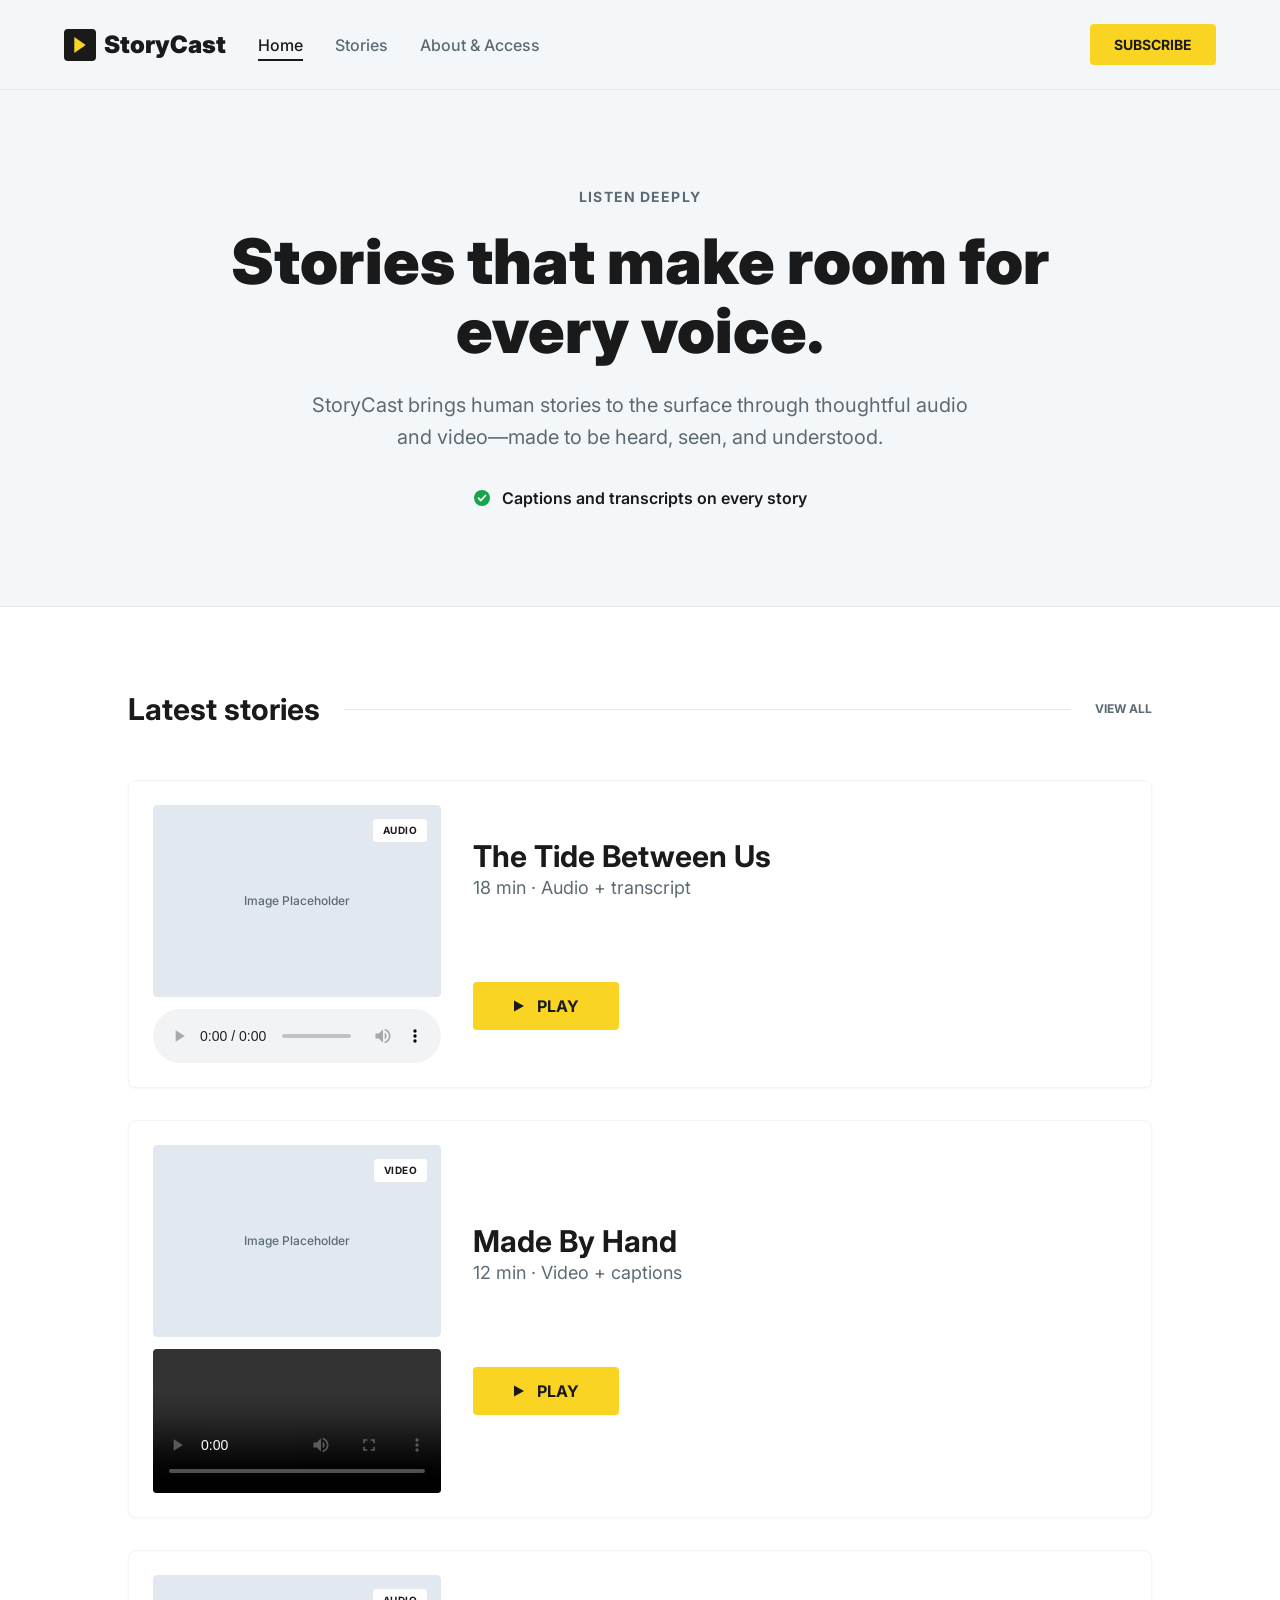
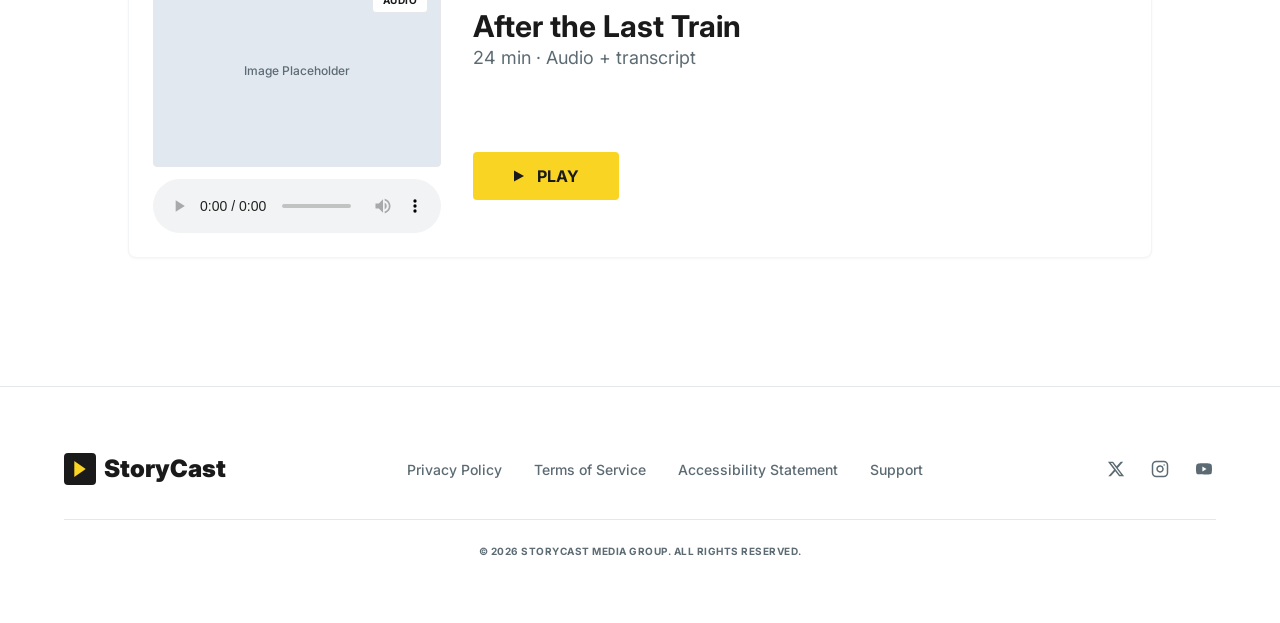
==== index.html @ c919e75e "done with the home page" ====
<!DOCTYPE html>
<html lang="en">
<head>
  <meta charset="UTF-8">
  <meta name="viewport" content="width=device-width, initial-scale=1.0">
  <title>StoryCast — Stories That Make Room for Every Voice</title>
  <meta name="description" content="StoryCast brings human stories to the surface through thoughtful, accessible audio and video documentaries with captions and transcripts.">
  <link rel="preconnect" href="https://fonts.googleapis.com">
  <link rel="preconnect" href="https://fonts.gstatic.com" crossorigin>
  <link href="https://fonts.googleapis.com/css2?family=Inter:wght@400;500;600;700;900&display=swap" rel="stylesheet">
  <link rel="stylesheet" href="css/main.css">
</head>
<body>
  <!-- Skip to main content -->
  <a href="#main-content" class="skip-link">Skip to main content</a>

  <!-- Header -->
  <header class="site-header">
    <div class="header-container">
      <div class="header-brand-group">
        <a href="index.html" class="brand-logo" aria-label="StoryCast home">
          <span class="logo-badge" aria-hidden="true">
            <svg width="12" height="16" viewBox="0 0 10 14" fill="none" focusable="false">
              <path d="M0 0L10 7L0 14V0Z" fill="#f9d423"/>
            </svg>
          </span>
          <span>StoryCast</span>
        </a>

        <nav class="primary-nav" aria-label="Main Navigation">
          <ul class="nav-list">
            <li><a href="index.html" class="nav-link nav-link--active" aria-current="page">Home</a></li>
            <li><a href="story/index.html" class="nav-link">Stories</a></li>
            <li><a href="about.html" class="nav-link">About & Access</a></li>
          </ul>
        </nav>
      </div>

      <div class="header-actions">
        <button type="button" class="btn btn--primary btn--subscribe">SUBSCRIBE</button>
        <button type="button" class="menu-toggle" aria-expanded="false" aria-controls="mobile-nav" aria-label="Toggle navigation menu">
          <svg aria-hidden="true" focusable="false" width="20" height="16" viewBox="0 0 20 16" fill="none">
            <path d="M1 2H19M1 8H19M1 14H19" stroke="#1a1a1a" stroke-width="2" stroke-linecap="round"/>
          </svg>
        </button>
      </div>
    </div>

    <!-- Mobile navigation -->
    <nav id="mobile-nav" class="mobile-nav" aria-label="Mobile Navigation">
      <ul class="nav-list">
        <li><a href="index.html" class="nav-link nav-link--active" aria-current="page">Home</a></li>
        <li><a href="story/index.html" class="nav-link">Stories</a></li>
        <li><a href="about.html" class="nav-link">About & Access</a></li>
      </ul>
      <button type="button" class="btn btn--primary btn--subscribe-mobile">SUBSCRIBE</button>
    </nav>
  </header>

  <!-- Main content -->
  <main id="main-content">
    <!-- Hero section -->
    <section class="hero-section" aria-labelledby="hero-title">
      <div class="hero-container">
        <p class="hero-kicker">LISTEN DEEPLY</p>
        <h1 id="hero-title" class="hero-title">Stories that make room for every voice.</h1>
        <p class="hero-subtitle">StoryCast brings human stories to the surface through thoughtful audio and video—made to be heard, seen, and understood.</p>
        <div class="hero-feature-badge">
          <svg class="badge-icon" aria-hidden="true" focusable="false" width="16" height="16" viewBox="0 0 16 16" fill="none">
            <circle cx="8" cy="8" r="8" fill="#16a34a"/>
            <path d="M4.5 8.2L6.8 10.5L11.5 5.5" stroke="#ffffff" stroke-width="1.8" stroke-linecap="round" stroke-linejoin="round"/>
          </svg>
          <span>Captions and transcripts on every story</span>
        </div>
      </div>
    </section>

    <!-- Latest stories section -->
    <section class="stories-section" aria-labelledby="stories-heading">
      <div class="stories-header">
        <h2 id="stories-heading" class="stories-title">Latest stories</h2>
        <div class="stories-divider" role="presentation"></div>
        <a href="story/index.html" class="view-all-link">View All</a>
      </div>

      <div class="stories-list">
        <!-- Story card 1 -->
        <div class="story-card-wrapper">
          <article class="story-card">
            <div class="story-card__media-container">
              <div class="story-card__placeholder" role="img" aria-label="Image placeholder for The Tide Between Us">
                <span>Image Placeholder</span>
                <span class="media-badge">AUDIO</span>
              </div>
              <audio controls preload="metadata" class="story-card__media-element" aria-label="Audio player for The Tide Between Us">
                <source src="assets/audio/sample.mp3" type="audio/mpeg">
                <track kind="captions" src="assets/captions/tide-between-us.vtt" srclang="en" label="English Captions" default>
                Your browser does not support the audio element.
              </audio>
            </div>
            <div class="story-card__content">
              <div>
                <h3 class="story-card__title">
                  <a href="story/index.html">The Tide Between Us</a>
                </h3>
                <p class="story-card__meta">18 min · Audio + transcript</p>
              </div>
              <button type="button" class="btn btn--play" aria-label="Play The Tide Between Us">
                <svg aria-hidden="true" focusable="false" width="12" height="14" viewBox="0 0 12 14" fill="none">
                  <path d="M1 1.5L11 7L1 12.5V1.5Z" fill="#1a1a1a"/>
                </svg>
                <span>PLAY</span>
              </button>
            </div>
          </article>
        </div>

        <!-- Story card 2 -->
        <div class="story-card-wrapper">
          <article class="story-card">
            <div class="story-card__media-container">
              <div class="story-card__placeholder" role="img" aria-label="Image placeholder for Made By Hand">
                <span>Image Placeholder</span>
                <span class="media-badge">VIDEO</span>
              </div>
              <video controls preload="metadata" class="story-card__media-element" aria-label="Video player for Made By Hand">
                <source src="assets/video/sample.mp4" type="video/mp4">
                <track kind="captions" src="assets/captions/made-by-hand.vtt" srclang="en" label="English Captions" default>
                Your browser does not support the video element.
              </video>
            </div>
            <div class="story-card__content">
              <div>
                <h3 class="story-card__title">
                  <a href="story/index.html">Made By Hand</a>
                </h3>
                <p class="story-card__meta">12 min · Video + captions</p>
              </div>
              <button type="button" class="btn btn--play" aria-label="Play Made By Hand">
                <svg aria-hidden="true" focusable="false" width="12" height="14" viewBox="0 0 12 14" fill="none">
                  <path d="M1 1.5L11 7L1 12.5V1.5Z" fill="#1a1a1a"/>
                </svg>
                <span>PLAY</span>
              </button>
            </div>
          </article>
        </div>

        <!-- Story card 3 -->
        <div class="story-card-wrapper">
          <article class="story-card">
            <div class="story-card__media-container">
              <div class="story-card__placeholder" role="img" aria-label="Image placeholder for After the Last Train">
                <span>Image Placeholder</span>
                <span class="media-badge">AUDIO</span>
              </div>
              <audio controls preload="metadata" class="story-card__media-element" aria-label="Audio player for After the Last Train">
                <source src="assets/audio/sample.mp3" type="audio/mpeg">
                <track kind="captions" src="assets/captions/after-last-train.vtt" srclang="en" label="English Captions" default>
                Your browser does not support the audio element.
              </audio>
            </div>
            <div class="story-card__content">
              <div>
                <h3 class="story-card__title">
                  <a href="story/index.html">After the Last Train</a>
                </h3>
                <p class="story-card__meta">24 min · Audio + transcript</p>
              </div>
              <button type="button" class="btn btn--play" aria-label="Play After the Last Train">
                <svg aria-hidden="true" focusable="false" width="12" height="14" viewBox="0 0 12 14" fill="none">
                  <path d="M1 1.5L11 7L1 12.5V1.5Z" fill="#1a1a1a"/>
                </svg>
                <span>PLAY</span>
              </button>
            </div>
          </article>
        </div>
      </div>
    </section>
  </main>

  <!-- Footer -->
  <footer class="site-footer">
    <div class="footer-container">
      <div class="footer-main">
        <a href="index.html" class="brand-logo" aria-label="StoryCast home">
          <span class="logo-badge" aria-hidden="true">
            <svg width="12" height="16" viewBox="0 0 10 14" fill="none" focusable="false">
              <path d="M0 0L10 7L0 14V0Z" fill="#f9d423"/>
            </svg>
          </span>
          <span>StoryCast</span>
        </a>

        <ul class="footer-nav-list" aria-label="Legal and support links">
          <li><a href="#" class="footer-link">Privacy Policy</a></li>
          <li><a href="#" class="footer-link">Terms of Service</a></li>
          <li><a href="about.html" class="footer-link">Accessibility Statement</a></li>
          <li><a href="#" class="footer-link">Support</a></li>
        </ul>

        <div class="footer-socials" aria-label="Social media links">
          <a href="#" class="social-link" aria-label="StoryCast on X">
            <svg aria-hidden="true" focusable="false" width="18" height="18" viewBox="0 0 24 24" fill="currentColor">
              <path d="M18.244 2.25h3.308l-7.227 8.26 8.502 11.24H16.17l-5.214-6.817L4.99 21.75H1.68l7.73-8.835L1.254 2.25H8.08l4.713 6.231zm-1.161 17.52h1.833L7.084 4.126H5.117z"/>
            </svg>
          </a>
          <a href="#" class="social-link" aria-label="StoryCast on Instagram">
            <svg aria-hidden="true" focusable="false" width="18" height="18" viewBox="0 0 24 24" fill="none" stroke="currentColor" stroke-width="2" stroke-linecap="round" stroke-linejoin="round">
              <rect x="2" y="2" width="20" height="20" rx="5" ry="5"/>
              <path d="M16 11.37A4 4 0 1 1 12.63 8 4 4 0 0 1 16 11.37z"/>
              <line x1="17.5" y1="6.5" x2="17.51" y2="6.5"/>
            </svg>
          </a>
          <a href="#" class="social-link" aria-label="StoryCast on YouTube">
            <svg aria-hidden="true" focusable="false" width="20" height="16" viewBox="0 0 24 24" fill="currentColor">
              <path d="M23.498 6.186a3.016 3.016 0 0 0-2.122-2.136C19.505 3.545 12 3.545 12 3.545s-7.505 0-9.377.505A3.017 3.017 0 0 0 .502 6.186C0 8.07 0 12 0 12s0 3.93.502 5.814a3.016 3.016 0 0 0 2.122 2.136c1.871.505 9.376.505 9.376.505s7.505 0 9.377-.505a3.015 3.015 0 0 0 2.122-2.136C24 15.93 24 12 24 12s0-3.93-.502-5.814zM9.545 15.568V8.432L15.818 12l-6.273 3.568z"/>
            </svg>
          </a>
        </div>
      </div>

      <div class="footer-bottom">
        <p class="copyright-text">&copy; 2026 STORYCAST MEDIA GROUP. ALL RIGHTS RESERVED.</p>
      </div>
    </div>
  </footer>

  <!-- JavaScript -->
  <script>
    const menuToggle = document.querySelector('.menu-toggle');
    const mobileNav = document.getElementById('mobile-nav');

    if (menuToggle && mobileNav) {
      menuToggle.addEventListener('click', () => {
        const isExpanded = menuToggle.getAttribute('aria-expanded') === 'true';
        menuToggle.setAttribute('aria-expanded', !isExpanded);
        mobileNav.classList.toggle('is-open');
      });
    }
  </script>
</body>
</html>
---- css/main.css ----
/* Imports */
/* Colors */
/* Typography */
/* Spacing */
/* Reset */
*,
*::before,
*::after {
  box-sizing: border-box;
  margin: 0;
  padding: 0;
}

html {
  font-size: 16px;
  scroll-behavior: smooth;
}

body {
  background-color: #ffffff;
  color: #1a1a1a;
  font-family: "Inter", system-ui, -apple-system, BlinkMacSystemFont, "Segoe UI", Roboto, Oxygen, Ubuntu, Cantarell, sans-serif;
  font-size: 1rem;
  line-height: 1.5;
  -webkit-font-smoothing: antialiased;
}

img,
video,
svg {
  display: block;
  max-width: 100%;
}

a {
  color: inherit;
  text-decoration: none;
}

button {
  background: none;
  border: none;
  cursor: pointer;
  font-family: inherit;
}

/* Accessibility */
.skip-link {
  background-color: #f9d423;
  color: #1a1a1a;
  font-weight: 700;
  left: 16px;
  padding: 12px 16px;
  position: absolute;
  top: -100px;
  z-index: 1000;
  border-radius: 4px;
  transition: top 0.2s ease;
}

.skip-link:focus {
  top: 16px;
}

:focus-visible {
  outline: 3px solid #1a1a1a;
  outline-offset: 2px;
}

.visually-hidden {
  border: 0;
  clip: rect(0, 0, 0, 0);
  height: 1px;
  margin: -1px;
  overflow: hidden;
  padding: 0;
  position: absolute;
  white-space: nowrap;
  width: 1px;
}

/* Header */
.site-header {
  background-color: #f4f7f9;
  border-bottom: 1px solid #e5e7eb;
  position: relative;
  width: 100%;
}

.header-container {
  align-items: center;
  display: flex;
  justify-content: space-between;
  margin: 0 auto;
  max-width: 1440px;
  padding: 24px 24px;
}
@media (min-width: 768px) {
  .header-container {
    padding: 24px 64px;
  }
}

.header-brand-group {
  align-items: center;
  display: flex;
  gap: 32px;
}

.brand-logo {
  align-items: center;
  display: flex;
  gap: 8px;
  font-weight: 900;
  font-size: 1.25rem;
  color: #1a1a1a;
}
@media (min-width: 768px) {
  .brand-logo {
    font-size: 1.5rem;
  }
}

.logo-badge {
  align-items: center;
  background-color: #1a1a1a;
  border-radius: 4px;
  display: flex;
  height: 32px;
  justify-content: center;
  width: 32px;
}

.primary-nav {
  display: none;
}
@media (min-width: 768px) {
  .primary-nav {
    display: block;
  }
}

.nav-list {
  align-items: center;
  display: flex;
  gap: 32px;
  list-style: none;
}

.nav-link {
  color: #5c6b73;
  font-size: 1rem;
  font-weight: 500;
  padding: 4px 0;
  position: relative;
  transition: color 0.15s ease;
}
.nav-link:hover {
  color: #1a1a1a;
}
.nav-link--active {
  color: #1a1a1a;
  border-bottom: 2px solid #1a1a1a;
}

.header-actions {
  align-items: center;
  display: flex;
  gap: 16px;
}

.btn {
  align-items: center;
  border-radius: 4px;
  display: inline-flex;
  font-weight: 700;
  justify-content: center;
  text-align: center;
  transition: background-color 0.15s ease, transform 0.1s ease;
}
.btn--primary {
  background-color: #f9d423;
  color: #1a1a1a;
  font-size: 0.875rem;
  padding: 12px 24px;
}
.btn--primary:hover {
  background-color: #f0c917;
}
.btn--subscribe {
  display: none;
}
@media (min-width: 768px) {
  .btn--subscribe {
    display: inline-flex;
  }
}
.btn--play {
  background-color: #f9d423;
  color: #1a1a1a;
  font-size: 1rem;
  gap: 12px;
  height: 48px;
  padding: 12px 40px;
  width: 100%;
}
@media (min-width: 640px) {
  .btn--play {
    width: auto;
  }
}
.btn--play:hover {
  background-color: #f0c917;
}

.menu-toggle {
  align-items: center;
  border-radius: 4px;
  color: #1a1a1a;
  display: flex;
  height: 44px;
  justify-content: center;
  width: 44px;
}
@media (min-width: 768px) {
  .menu-toggle {
    display: none;
  }
}

.mobile-nav {
  background-color: #f4f7f9;
  border-top: 1px solid #e5e7eb;
  display: none;
  padding: 20px 24px;
}
.mobile-nav.is-open {
  display: block;
}
@media (min-width: 768px) {
  .mobile-nav {
    display: none !important;
  }
}
.mobile-nav .nav-list {
  flex-direction: column;
  align-items: flex-start;
  gap: 20px;
}
.mobile-nav .btn--subscribe-mobile {
  display: inline-flex;
  margin-top: 16px;
  width: 100%;
}

/* Hero */
.hero-section {
  background-color: #f4f7f9;
  border-bottom: 1px solid #e5e7eb;
  padding: 48px 24px;
}
@media (min-width: 768px) {
  .hero-section {
    padding: 96px 24px;
  }
}

.hero-container {
  display: flex;
  flex-direction: column;
  margin: 0 auto;
  max-width: 896px;
  text-align: left;
}
@media (min-width: 768px) {
  .hero-container {
    text-align: center;
    align-items: center;
  }
}

.hero-kicker {
  color: #5c6b73;
  font-size: 0.625rem;
  font-weight: 700;
  letter-spacing: 0.08em;
  margin-bottom: 12px;
  text-transform: uppercase;
}
@media (min-width: 768px) {
  .hero-kicker {
    font-size: 0.875rem;
    margin-bottom: 20px;
  }
}

.hero-title {
  color: #1a1a1a;
  font-size: 1.9375rem;
  font-weight: 900;
  line-height: 1.15;
  margin-bottom: 20px;
}
@media (min-width: 768px) {
  .hero-title {
    font-size: 3.92rem;
    line-height: 1.1;
    margin-bottom: 24px;
  }
}

.hero-subtitle {
  color: #5c6b73;
  font-size: 1.125rem;
  line-height: 1.5;
  margin-bottom: 32px;
}
@media (min-width: 768px) {
  .hero-subtitle {
    font-size: 1.25rem;
    line-height: 1.625;
    max-width: 680px;
  }
}

.hero-feature-badge {
  align-items: center;
  display: inline-flex;
  gap: 12px;
  color: #1a1a1a;
  font-size: 0.875rem;
  font-weight: 600;
}
@media (min-width: 768px) {
  .hero-feature-badge {
    font-size: 1rem;
  }
}
.hero-feature-badge .badge-icon {
  color: #16a34a;
  flex-shrink: 0;
}

/* Stories */
.stories-section {
  margin: 0 auto;
  max-width: 1152px;
  padding: 48px 24px 80px;
}
@media (min-width: 768px) {
  .stories-section {
    padding: 80px 64px 128px;
  }
}

.stories-header {
  align-items: center;
  display: flex;
  gap: 16px;
  margin-bottom: 32px;
}
@media (min-width: 768px) {
  .stories-header {
    gap: 24px;
    margin-bottom: 48px;
  }
}

.stories-title {
  color: #1a1a1a;
  font-size: 1.25rem;
  font-weight: 700;
  white-space: nowrap;
}
@media (min-width: 768px) {
  .stories-title {
    font-size: 1.875rem;
  }
}

.stories-divider {
  background-color: #e5e7eb;
  flex: 1;
  height: 1px;
}

.view-all-link {
  color: #5c6b73;
  font-size: 0.625rem;
  font-weight: 700;
  text-transform: uppercase;
  white-space: nowrap;
  transition: color 0.15s ease;
}
@media (min-width: 768px) {
  .view-all-link {
    font-size: 0.75rem;
  }
}
.view-all-link:hover {
  color: #1a1a1a;
}

.stories-list {
  display: flex;
  flex-direction: column;
  gap: 32px;
}

/* Story card */
.story-card-wrapper {
  container-type: inline-size;
  container-name: storycard;
  width: 100%;
}

.story-card {
  background-color: #ffffff;
  border: 1px solid #f3f4f6;
  border-radius: 8px;
  box-shadow: 0 1px 3px rgba(0, 0, 0, 0.04);
  display: flex;
  flex-direction: column;
  gap: 20px;
  overflow: hidden;
  padding: 24px;
  transition: box-shadow 0.2s ease;
}
.story-card:hover {
  box-shadow: 0 4px 12px rgba(0, 0, 0, 0.08);
}

.story-card__media-container {
  display: flex;
  flex-direction: column;
  gap: 12px;
}

.story-card__placeholder {
  align-items: center;
  background-color: #e2e8f0;
  border: 1px solid #e5e7eb;
  border-radius: 4px;
  color: #5c6b73;
  display: flex;
  font-size: 0.75rem;
  font-weight: 500;
  height: 224px;
  justify-content: center;
  position: relative;
  width: 100%;
}

.media-badge {
  background-color: #ffffff;
  border: 1px solid #e5e7eb;
  border-radius: 4px;
  color: #1a1a1a;
  font-size: 0.625rem;
  font-weight: 700;
  letter-spacing: 0.05em;
  padding: 4px 10px;
  position: absolute;
  right: 12px;
  top: 12px;
}

.story-card__media-element {
  border-radius: 4px;
  width: 100%;
}

.story-card__content {
  display: flex;
  flex-direction: column;
  gap: 12px;
}

.story-card__title {
  color: #1a1a1a;
  font-size: 1.5rem;
  font-weight: 700;
  line-height: 1.2;
}
.story-card__title a {
  transition: color 0.15s ease;
}
.story-card__title a:hover {
  color: #5c6b73;
}

.story-card__meta {
  color: #5c6b73;
  font-size: 0.875rem;
  margin-bottom: 12px;
}

/* Container Query */
@container storycard (min-width: 640px) {
  .story-card {
    flex-direction: row;
    align-items: center;
    gap: 32px;
    padding: 24px;
  }
  .story-card__media-container {
    flex: 0 0 288px;
    width: 288px;
  }
  .story-card__placeholder {
    height: 192px;
  }
  .story-card__content {
    flex: 1 1 auto;
    justify-content: space-between;
    min-height: 192px;
  }
  .story-card__title {
    font-size: 1.875rem;
  }
  .story-card__meta {
    font-size: 1.125rem;
    margin-bottom: 16px;
  }
  .btn--play {
    align-self: flex-start;
    width: auto;
    min-width: 140px;
  }
}
/* Footer */
.site-footer {
  background-color: #ffffff;
  border-top: 1px solid #e5e7eb;
  padding: 48px 24px;
}
@media (min-width: 768px) {
  .site-footer {
    padding: 64px 64px;
  }
}

.footer-container {
  display: flex;
  flex-direction: column;
  gap: 32px;
  margin: 0 auto;
  max-width: 1152px;
}

.footer-main {
  align-items: center;
  display: flex;
  flex-direction: column;
  gap: 24px;
  text-align: center;
}
@media (min-width: 768px) {
  .footer-main {
    flex-direction: row;
    justify-content: space-between;
    text-align: left;
  }
}

.footer-nav-list {
  display: flex;
  flex-direction: column;
  gap: 16px;
  list-style: none;
}
@media (min-width: 768px) {
  .footer-nav-list {
    flex-direction: row;
    gap: 32px;
  }
}

.footer-link {
  color: #5c6b73;
  font-size: 0.875rem;
  font-weight: 500;
  transition: color 0.15s ease;
}
.footer-link:hover {
  color: #1a1a1a;
}

.footer-socials {
  align-items: center;
  display: flex;
  gap: 20px;
}

.social-link {
  align-items: center;
  background-color: #f9fafb;
  border-radius: 4px;
  color: #5c6b73;
  display: flex;
  height: 40px;
  justify-content: center;
  transition: color 0.15s ease, background-color 0.15s ease;
  width: 40px;
}
@media (min-width: 768px) {
  .social-link {
    background-color: transparent;
    height: 24px;
    width: 24px;
  }
}
.social-link:hover {
  color: #1a1a1a;
}

.footer-bottom {
  border-top: 1px solid #f3f4f6;
  padding-top: 24px;
  text-align: center;
}
@media (min-width: 768px) {
  .footer-bottom {
    border-top: 1px solid #e5e7eb;
  }
}

.copyright-text {
  color: #5c6b73;
  font-size: 0.625rem;
  font-weight: 700;
  letter-spacing: 0.05em;
  text-transform: uppercase;
}

/*# sourceMappingURL=main.css.map */
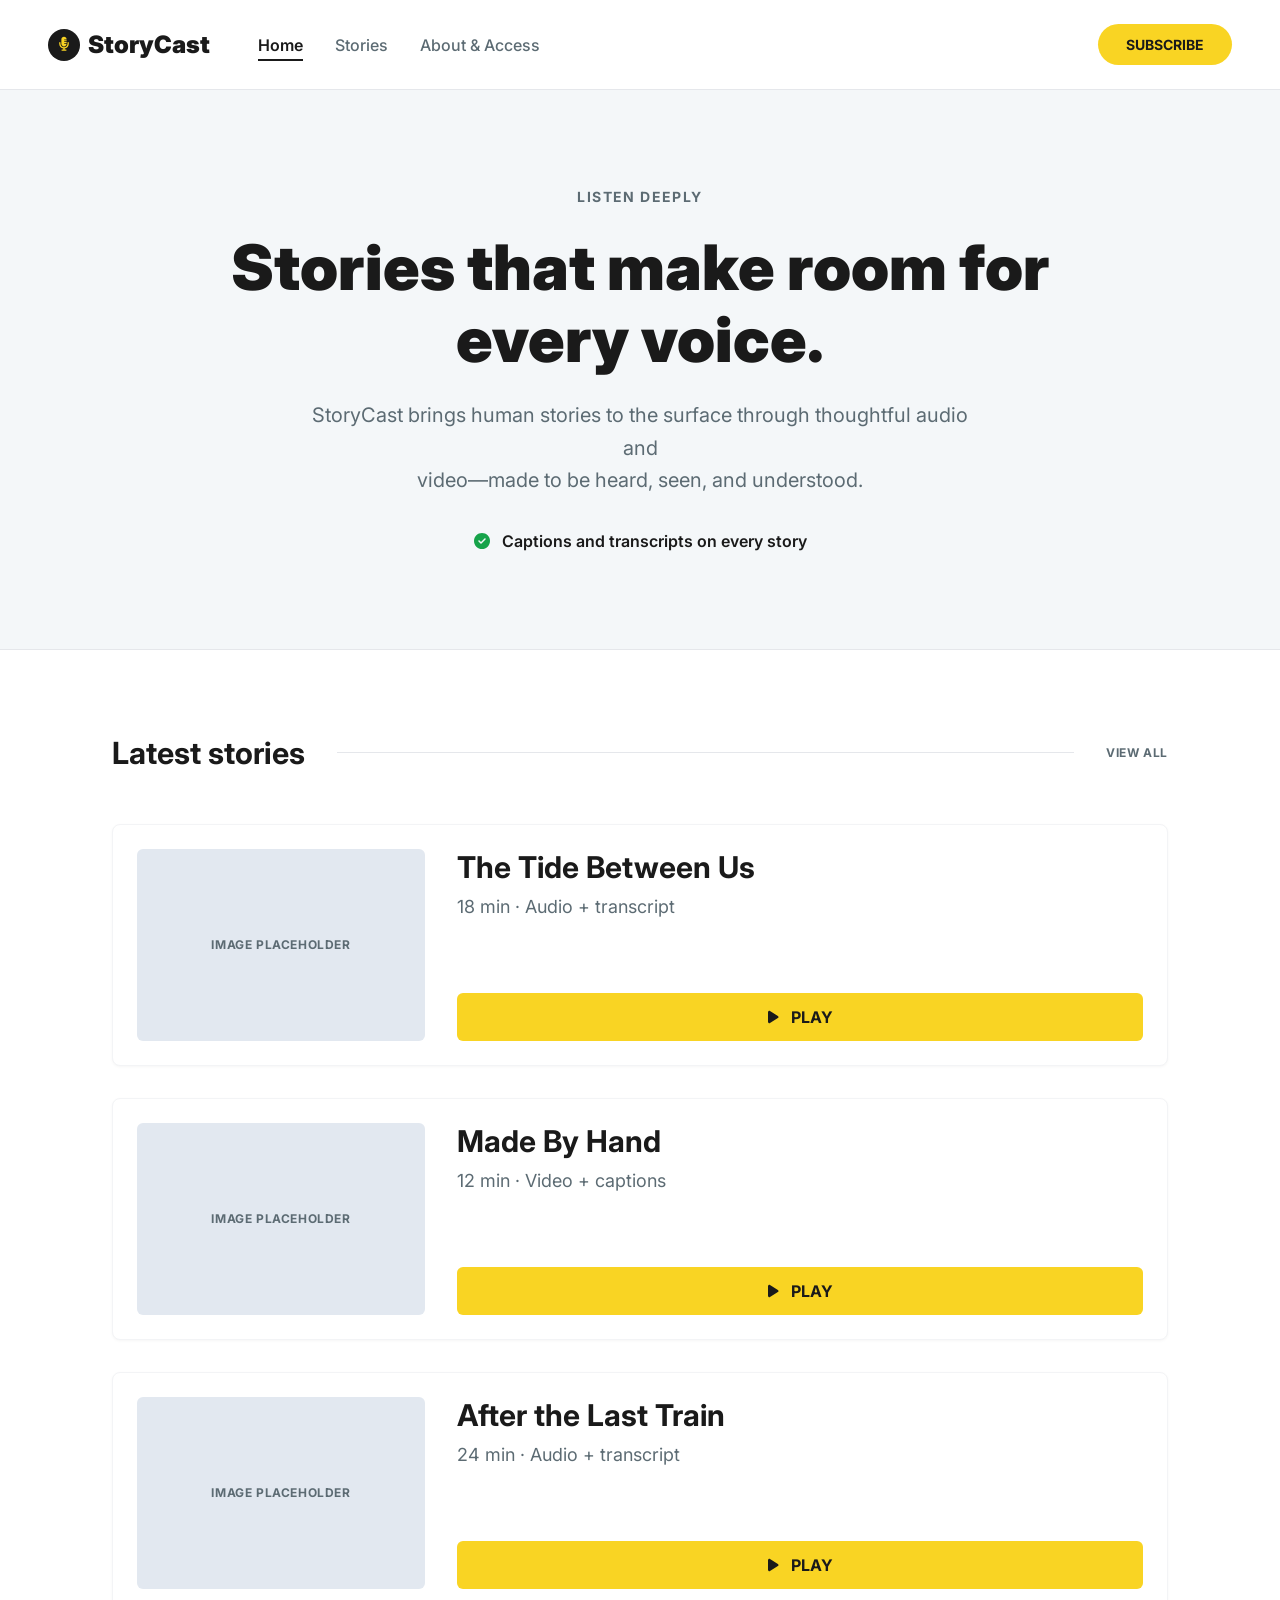
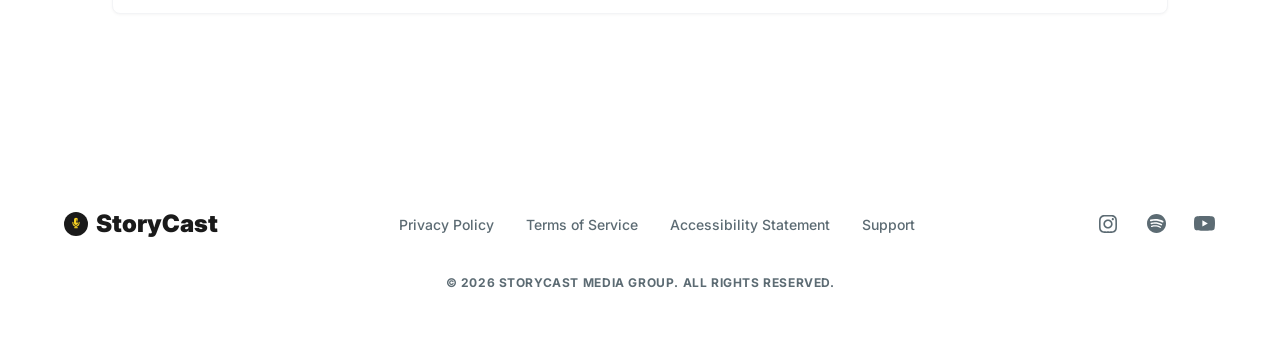
==== commit 9cb78c92: "made some changes on homepage to make sure it matches the design" ====
--- a/index.html
+++ b/index.html
@@ -20,8 +20,9 @@
       <div class="header-brand-group">
         <a href="index.html" class="brand-logo" aria-label="StoryCast home">
           <span class="logo-badge" aria-hidden="true">
-            <svg width="12" height="16" viewBox="0 0 10 14" fill="none" focusable="false">
-              <path d="M0 0L10 7L0 14V0Z" fill="#f9d423"/>
+            <svg width="32" height="32" viewBox="0 0 32 32" fill="none" focusable="false">
+              <circle cx="16" cy="16" r="16" fill="#1A1A1A"/>
+              <path d="M13.375 10.375V14.75C13.375 16.1992 14.5508 17.375 16 17.375C17.4492 17.375 18.625 16.1992 18.625 14.75H16.4375C16.1969 14.75 16 14.5531 16 14.3125C16 14.0719 16.1969 13.875 16.4375 13.875H18.625V13H16.4375C16.1969 13 16 12.8031 16 12.5625C16 12.3219 16.1969 12.125 16.4375 12.125H18.625V11.25H16.4375C16.1969 11.25 16 11.0531 16 10.8125C16 10.5719 16.1969 10.375 16.4375 10.375H18.625C18.625 8.92578 17.4492 7.75 16 7.75C14.5508 7.75 13.375 8.92578 13.375 10.375ZM19.5 14.3125V14.75C19.5 16.6832 17.9332 18.25 16 18.25C14.0668 18.25 12.5 16.6832 12.5 14.75V13.6562C12.5 13.2926 12.2074 13 11.8438 13C11.4801 13 11.1875 13.2926 11.1875 13.6562V14.75C11.1875 17.1863 12.9977 19.1988 15.3438 19.5188V20.4375H14.0312C13.6676 20.4375 13.375 20.7301 13.375 21.0938C13.375 21.4574 13.6676 21.75 14.0312 21.75H16H17.9688C18.3324 21.75 18.625 21.4574 18.625 21.0938C18.625 20.7301 18.3324 20.4375 17.9688 20.4375H16.6562V19.5188C19.0023 19.1988 20.8125 17.1863 20.8125 14.75V13.6562C20.8125 13.2926 20.5199 13 20.1562 13C19.7926 13 19.5 13.2926 19.5 13.6562V14.3125Z" fill="#F9D423"/>
             </svg>
           </span>
           <span>StoryCast</span>
@@ -63,12 +64,11 @@
     <section class="hero-section" aria-labelledby="hero-title">
       <div class="hero-container">
         <p class="hero-kicker">LISTEN DEEPLY</p>
-        <h1 id="hero-title" class="hero-title">Stories that make room for every voice.</h1>
-        <p class="hero-subtitle">StoryCast brings human stories to the surface through thoughtful audio and video—made to be heard, seen, and understood.</p>
+        <h1 id="hero-title" class="hero-title">Stories that make room for<br>every voice.</h1>
+        <p class="hero-subtitle">StoryCast brings human stories to the surface through thoughtful audio and<br>video—made to be heard, seen, and understood.</p>
         <div class="hero-feature-badge">
           <svg class="badge-icon" aria-hidden="true" focusable="false" width="16" height="16" viewBox="0 0 16 16" fill="none">
-            <circle cx="8" cy="8" r="8" fill="#16a34a"/>
-            <path d="M4.5 8.2L6.8 10.5L11.5 5.5" stroke="#ffffff" stroke-width="1.8" stroke-linecap="round" stroke-linejoin="round"/>
+            <path d="M8 16C10.1217 16 12.1566 15.1571 13.6569 13.6569C15.1571 12.1566 16 10.1217 16 8C16 5.87827 15.1571 3.84344 13.6569 2.34315C12.1566 0.842855 10.1217 0 8 0C5.87827 0 3.84344 0.842855 2.34315 2.34315C0.842855 3.84344 0 5.87827 0 8C0 10.1217 0.842855 12.1566 2.34315 13.6569C3.84344 15.1571 5.87827 16 8 16ZM11.5312 6.53125L7.53125 10.5312C7.2375 10.825 6.7625 10.825 6.47188 10.5312L4.47188 8.53125C4.17813 8.2375 4.17813 7.7625 4.47188 7.47188C4.76562 7.18125 5.24062 7.17813 5.53125 7.47188L7 8.94063L10.4688 5.46875C10.7625 5.175 11.2375 5.175 11.5281 5.46875C11.8187 5.7625 11.8219 6.2375 11.5281 6.52812L11.5312 6.53125Z" fill="#16A34A"/>
           </svg>
           <span>Captions and transcripts on every story</span>
         </div>
@@ -80,7 +80,7 @@
       <div class="stories-header">
         <h2 id="stories-heading" class="stories-title">Latest stories</h2>
         <div class="stories-divider" role="presentation"></div>
-        <a href="story/index.html" class="view-all-link">View All</a>
+        <a href="story/index.html" class="view-all-link">VIEW ALL</a>
       </div>
 
       <div class="stories-list">
@@ -88,26 +88,25 @@
         <div class="story-card-wrapper">
           <article class="story-card">
             <div class="story-card__media-container">
-              <div class="story-card__placeholder" role="img" aria-label="Image placeholder for The Tide Between Us">
-                <span>Image Placeholder</span>
-                <span class="media-badge">AUDIO</span>
-              </div>
-              <audio controls preload="metadata" class="story-card__media-element" aria-label="Audio player for The Tide Between Us">
+              <div class="story-card__placeholder" role="img" aria-label="Visual placeholder for The Tide Between Us">
+                <span>IMAGE PLACEHOLDER</span>
+              </div>
+              <audio preload="none" class="visually-hidden" aria-label="Audio for The Tide Between Us">
                 <source src="assets/audio/sample.mp3" type="audio/mpeg">
                 <track kind="captions" src="assets/captions/tide-between-us.vtt" srclang="en" label="English Captions" default>
                 Your browser does not support the audio element.
               </audio>
             </div>
             <div class="story-card__content">
-              <div>
+              <div class="story-card__info">
                 <h3 class="story-card__title">
                   <a href="story/index.html">The Tide Between Us</a>
                 </h3>
-                <p class="story-card__meta">18 min · Audio + transcript</p>
+                <p class="story-card__meta">18 min &middot; Audio + transcript</p>
               </div>
               <button type="button" class="btn btn--play" aria-label="Play The Tide Between Us">
-                <svg aria-hidden="true" focusable="false" width="12" height="14" viewBox="0 0 12 14" fill="none">
-                  <path d="M1 1.5L11 7L1 12.5V1.5Z" fill="#1a1a1a"/>
+                <svg aria-hidden="true" focusable="false" width="11" height="14" viewBox="0 0 11 14" fill="none">
+                  <path d="M1.99609 1.0664C1.59141 0.817568 1.08281 0.809365 0.669922 1.04179C0.257031 1.27421 0 1.71171 0 2.18749V11.8125C0 12.2883 0.257031 12.7258 0.669922 12.9582C1.08281 13.1906 1.59141 13.1797 1.99609 12.9336L9.87109 8.12108C10.2621 7.88319 10.5 7.45937 10.5 6.99999C10.5 6.54062 10.2621 6.11952 9.87109 5.8789L1.99609 1.0664Z" fill="#1A1A1A"/>
                 </svg>
                 <span>PLAY</span>
               </button>
@@ -119,26 +118,25 @@
         <div class="story-card-wrapper">
           <article class="story-card">
             <div class="story-card__media-container">
-              <div class="story-card__placeholder" role="img" aria-label="Image placeholder for Made By Hand">
-                <span>Image Placeholder</span>
-                <span class="media-badge">VIDEO</span>
-              </div>
-              <video controls preload="metadata" class="story-card__media-element" aria-label="Video player for Made By Hand">
+              <div class="story-card__placeholder" role="img" aria-label="Visual placeholder for Made By Hand">
+                <span>IMAGE PLACEHOLDER</span>
+              </div>
+              <video preload="none" class="visually-hidden" aria-label="Video for Made By Hand">
                 <source src="assets/video/sample.mp4" type="video/mp4">
                 <track kind="captions" src="assets/captions/made-by-hand.vtt" srclang="en" label="English Captions" default>
                 Your browser does not support the video element.
               </video>
             </div>
             <div class="story-card__content">
-              <div>
+              <div class="story-card__info">
                 <h3 class="story-card__title">
                   <a href="story/index.html">Made By Hand</a>
                 </h3>
-                <p class="story-card__meta">12 min · Video + captions</p>
+                <p class="story-card__meta">12 min &middot; Video + captions</p>
               </div>
               <button type="button" class="btn btn--play" aria-label="Play Made By Hand">
-                <svg aria-hidden="true" focusable="false" width="12" height="14" viewBox="0 0 12 14" fill="none">
-                  <path d="M1 1.5L11 7L1 12.5V1.5Z" fill="#1a1a1a"/>
+                <svg aria-hidden="true" focusable="false" width="11" height="14" viewBox="0 0 11 14" fill="none">
+                  <path d="M1.99609 1.0664C1.59141 0.817568 1.08281 0.809365 0.669922 1.04179C0.257031 1.27421 0 1.71171 0 2.18749V11.8125C0 12.2883 0.257031 12.7258 0.669922 12.9582C1.08281 13.1906 1.59141 13.1797 1.99609 12.9336L9.87109 8.12108C10.2621 7.88319 10.5 7.45937 10.5 6.99999C10.5 6.54062 10.2621 6.11952 9.87109 5.8789L1.99609 1.0664Z" fill="#1A1A1A"/>
                 </svg>
                 <span>PLAY</span>
               </button>
@@ -150,26 +148,25 @@
         <div class="story-card-wrapper">
           <article class="story-card">
             <div class="story-card__media-container">
-              <div class="story-card__placeholder" role="img" aria-label="Image placeholder for After the Last Train">
-                <span>Image Placeholder</span>
-                <span class="media-badge">AUDIO</span>
-              </div>
-              <audio controls preload="metadata" class="story-card__media-element" aria-label="Audio player for After the Last Train">
+              <div class="story-card__placeholder" role="img" aria-label="Visual placeholder for After the Last Train">
+                <span>IMAGE PLACEHOLDER</span>
+              </div>
+              <audio preload="none" class="visually-hidden" aria-label="Audio for After the Last Train">
                 <source src="assets/audio/sample.mp3" type="audio/mpeg">
                 <track kind="captions" src="assets/captions/after-last-train.vtt" srclang="en" label="English Captions" default>
                 Your browser does not support the audio element.
               </audio>
             </div>
             <div class="story-card__content">
-              <div>
+              <div class="story-card__info">
                 <h3 class="story-card__title">
                   <a href="story/index.html">After the Last Train</a>
                 </h3>
-                <p class="story-card__meta">24 min · Audio + transcript</p>
+                <p class="story-card__meta">24 min &middot; Audio + transcript</p>
               </div>
               <button type="button" class="btn btn--play" aria-label="Play After the Last Train">
-                <svg aria-hidden="true" focusable="false" width="12" height="14" viewBox="0 0 12 14" fill="none">
-                  <path d="M1 1.5L11 7L1 12.5V1.5Z" fill="#1a1a1a"/>
+                <svg aria-hidden="true" focusable="false" width="11" height="14" viewBox="0 0 11 14" fill="none">
+                  <path d="M1.99609 1.0664C1.59141 0.817568 1.08281 0.809365 0.669922 1.04179C0.257031 1.27421 0 1.71171 0 2.18749V11.8125C0 12.2883 0.257031 12.7258 0.669922 12.9582C1.08281 13.1906 1.59141 13.1797 1.99609 12.9336L9.87109 8.12108C10.2621 7.88319 10.5 7.45937 10.5 6.99999C10.5 6.54062 10.2621 6.11952 9.87109 5.8789L1.99609 1.0664Z" fill="#1A1A1A"/>
                 </svg>
                 <span>PLAY</span>
               </button>
@@ -186,8 +183,9 @@
       <div class="footer-main">
         <a href="index.html" class="brand-logo" aria-label="StoryCast home">
           <span class="logo-badge" aria-hidden="true">
-            <svg width="12" height="16" viewBox="0 0 10 14" fill="none" focusable="false">
-              <path d="M0 0L10 7L0 14V0Z" fill="#f9d423"/>
+            <svg width="24" height="24" viewBox="0 0 32 32" fill="none" focusable="false">
+              <circle cx="16" cy="16" r="16" fill="#1A1A1A"/>
+              <path d="M13.375 10.375V14.75C13.375 16.1992 14.5508 17.375 16 17.375C17.4492 17.375 18.625 16.1992 18.625 14.75H16.4375C16.1969 14.75 16 14.5531 16 14.3125C16 14.0719 16.1969 13.875 16.4375 13.875H18.625V13H16.4375C16.1969 13 16 12.8031 16 12.5625C16 12.3219 16.1969 12.125 16.4375 12.125H18.625V11.25H16.4375C16.1969 11.25 16 11.0531 16 10.8125C16 10.5719 16.1969 10.375 16.4375 10.375H18.625C18.625 8.92578 17.4492 7.75 16 7.75C14.5508 7.75 13.375 8.92578 13.375 10.375ZM19.5 14.3125V14.75C19.5 16.6832 17.9332 18.25 16 18.25C14.0668 18.25 12.5 16.6832 12.5 14.75V13.6562C12.5 13.2926 12.2074 13 11.8438 13C11.4801 13 11.1875 13.2926 11.1875 13.6562V14.75C11.1875 17.1863 12.9977 19.1988 15.3438 19.5188V20.4375H14.0312C13.6676 20.4375 13.375 20.7301 13.375 21.0938C13.375 21.4574 13.6676 21.75 14.0312 21.75H16H17.9688C18.3324 21.75 18.625 21.4574 18.625 21.0938C18.625 20.7301 18.3324 20.4375 17.9688 20.4375H16.6562V19.5188C19.0023 19.1988 20.8125 17.1863 20.8125 14.75V13.6562C20.8125 13.2926 20.5199 13 20.1562 13C19.7926 13 19.5 13.2926 19.5 13.6562V14.3125Z" fill="#F9D423"/>
             </svg>
           </span>
           <span>StoryCast</span>
@@ -201,21 +199,19 @@
         </ul>
 
         <div class="footer-socials" aria-label="Social media links">
-          <a href="#" class="social-link" aria-label="StoryCast on X">
-            <svg aria-hidden="true" focusable="false" width="18" height="18" viewBox="0 0 24 24" fill="currentColor">
-              <path d="M18.244 2.25h3.308l-7.227 8.26 8.502 11.24H16.17l-5.214-6.817L4.99 21.75H1.68l7.73-8.835L1.254 2.25H8.08l4.713 6.231zm-1.161 17.52h1.833L7.084 4.126H5.117z"/>
+          <a href="#" class="social-link" aria-label="StoryCast on Instagram">
+            <svg aria-hidden="true" focusable="false" width="18" height="18" viewBox="0 0 18 18" fill="none">
+              <path d="M9.00198 4.38404C6.44805 4.38404 4.38805 6.44403 4.38805 8.99796C4.38805 11.5519 6.44805 13.6119 9.00198 13.6119C11.5559 13.6119 13.6159 11.5519 13.6159 8.99796C13.6159 6.44403 11.5559 4.38404 9.00198 4.38404ZM9.00198 11.9976C7.35157 11.9976 6.00233 10.6524 6.00233 8.99796C6.00233 7.34353 7.34755 5.99831 9.00198 5.99831C10.6564 5.99831 12.0016 7.34353 12.0016 8.99796C12.0016 10.6524 10.6524 11.9976 9.00198 11.9976ZM14.8808 4.1953C14.8808 4.79363 14.3989 5.27148 13.8046 5.27148C13.2063 5.27148 12.7284 4.78961 12.7284 4.1953C12.7284 3.60099 13.2103 3.11912 13.8046 3.11912C14.3989 3.11912 14.8808 3.60099 14.8808 4.1953ZM17.9367 5.28754C17.8684 3.84594 17.5391 2.56898 16.4831 1.5169C15.4309 0.464806 14.154 0.135527 12.7124 0.0632457C11.2266 -0.0210819 6.77332 -0.0210819 5.28754 0.0632457C3.84996 0.131511 2.573 0.46079 1.5169 1.51288C0.46079 2.56497 0.135527 3.84192 0.0632457 5.28353C-0.0210819 6.7693 -0.0210819 11.2226 0.0632457 12.7084C0.131511 14.1499 0.46079 15.4269 1.5169 16.4791C2.573 17.5311 3.84594 17.8604 5.28754 17.9326C6.77332 18.017 11.2266 18.017 12.7124 17.9326C14.154 17.8644 15.4309 17.5351 16.4831 16.4791C17.5351 15.4269 17.8644 14.1499 17.9367 12.7084C18.0211 11.2226 18.0211 6.77332 17.9367 5.28754ZM16.0173 14.3026C15.7041 15.0896 15.0976 15.696 14.3066 16.0132C13.1219 16.4831 10.3111 16.3746 9.00198 16.3746C7.69289 16.3746 4.87796 16.4791 3.69737 16.0132C2.9103 15.7 2.30395 15.0936 1.98672 14.3026C1.5169 13.1179 1.62531 10.3071 1.62531 8.99796C1.62531 7.68887 1.52091 4.87394 1.98672 3.69335C2.29993 2.90629 2.90629 2.29993 3.69737 1.9827C4.88197 1.51288 7.69289 1.6213 9.00198 1.6213C10.3111 1.6213 13.126 1.5169 14.3066 1.9827C15.0936 2.29592 15.7 2.90228 16.0173 3.69335C16.4871 4.87796 16.3786 7.68887 16.3786 8.99796C16.3786 10.3071 16.4871 13.1219 16.0173 14.3026Z" fill="#5C6B73"/>
             </svg>
           </a>
-          <a href="#" class="social-link" aria-label="StoryCast on Instagram">
-            <svg aria-hidden="true" focusable="false" width="18" height="18" viewBox="0 0 24 24" fill="none" stroke="currentColor" stroke-width="2" stroke-linecap="round" stroke-linejoin="round">
-              <rect x="2" y="2" width="20" height="20" rx="5" ry="5"/>
-              <path d="M16 11.37A4 4 0 1 1 12.63 8 4 4 0 0 1 16 11.37z"/>
-              <line x1="17.5" y1="6.5" x2="17.51" y2="6.5"/>
+          <a href="#" class="social-link" aria-label="StoryCast on Spotify">
+            <svg aria-hidden="true" focusable="false" width="19" height="19" viewBox="0 0 19 19" fill="none">
+              <path d="M9.50002 0C4.25585 0 0 4.25475 0 9.49757C0 14.7404 4.25585 18.9951 9.50002 18.9951C14.7442 18.9951 19 14.7404 19 9.49757C19 4.25475 14.7442 0 9.50002 0ZM13.3575 13.9744C13.1966 13.9744 13.097 13.9246 12.9476 13.8366C10.5573 12.3966 7.77622 12.3353 5.02965 12.8983C4.88026 12.9366 4.68489 12.9979 4.57381 12.9979C4.20223 12.9979 3.96856 12.703 3.96856 12.3928C3.96856 11.9984 4.20223 11.8107 4.48953 11.7494C7.62683 11.0562 10.8331 11.1175 13.5682 12.7528C13.8019 12.9022 13.9397 13.0362 13.9397 13.3846C13.9397 13.7332 13.6678 13.9744 13.3575 13.9744ZM14.388 11.4622C14.1888 11.4622 14.0546 11.3741 13.9168 11.3013C11.5226 9.88434 7.95244 9.31375 4.77683 10.1754C4.59295 10.2252 4.49335 10.275 4.32098 10.275C3.9111 10.275 3.57783 9.94179 3.57783 9.53204C3.57783 9.12227 3.77703 8.85035 4.17158 8.73929C5.2365 8.44059 6.32441 8.21846 7.91796 8.21846C10.404 8.21846 12.8059 8.83504 14.6982 9.961C15.0085 10.1448 15.1311 10.3822 15.1311 10.7154C15.1273 11.129 14.8055 11.4622 14.388 11.4622ZM15.5754 8.54398C15.3762 8.54398 15.2537 8.4942 15.0813 8.39463C12.3539 6.76702 7.47744 6.3764 4.32098 7.25721C4.18308 7.29552 4.0107 7.35679 3.82682 7.35679C3.32117 7.35679 2.93428 6.96233 2.93428 6.45299C2.93428 5.93215 3.25606 5.63727 3.60081 5.5377C4.94921 5.14324 6.45849 4.95559 8.10183 4.95559C10.8982 4.95559 13.8287 5.5377 15.97 6.78617C16.2688 6.95851 16.4642 7.19594 16.4642 7.65167C16.4642 8.17251 16.0428 8.54398 15.5754 8.54398Z" fill="#5C6B73"/>
             </svg>
           </a>
           <a href="#" class="social-link" aria-label="StoryCast on YouTube">
-            <svg aria-hidden="true" focusable="false" width="20" height="16" viewBox="0 0 24 24" fill="currentColor">
-              <path d="M23.498 6.186a3.016 3.016 0 0 0-2.122-2.136C19.505 3.545 12 3.545 12 3.545s-7.505 0-9.377.505A3.017 3.017 0 0 0 .502 6.186C0 8.07 0 12 0 12s0 3.93.502 5.814a3.016 3.016 0 0 0 2.122 2.136c1.871.505 9.376.505 9.376.505s7.505 0 9.377-.505a3.015 3.015 0 0 0 2.122-2.136C24 15.93 24 12 24 12s0-3.93-.502-5.814zM9.545 15.568V8.432L15.818 12l-6.273 3.568z"/>
+            <svg aria-hidden="true" focusable="false" width="21" height="15" viewBox="0 0 21 15" fill="none">
+              <path d="M20.5612 2.3101C20.3196 1.40079 19.608 0.684654 18.7045 0.44162C17.0668 0 10.5 0 10.5 0C10.5 0 3.93314 0 2.29543 0.44162C1.39192 0.684692 0.680331 1.40079 0.438814 2.3101C0 3.95828 0 7.39705 0 7.39705C0 7.39705 0 10.8358 0.438814 12.484C0.680331 13.3932 1.39192 14.0796 2.29543 14.3226C3.93314 14.7643 10.5 14.7643 10.5 14.7643C10.5 14.7643 17.0668 14.7643 18.7045 14.3226C19.608 14.0796 20.3196 13.3932 20.5612 12.484C21 10.8358 21 7.39705 21 7.39705C21 7.39705 21 3.95828 20.5612 2.3101ZM8.35223 10.5191V4.2749L13.8409 7.39712L8.35223 10.5191Z" fill="#5C6B73"/>
             </svg>
           </a>
         </div>
@@ -239,6 +235,23 @@
         mobileNav.classList.toggle('is-open');
       });
     }
+
+    const cards = document.querySelectorAll('.story-card');
+    cards.forEach((card) => {
+      const playBtn = card.querySelector('.btn--play');
+      const media = card.querySelector('audio, video');
+      if (playBtn && media) {
+        playBtn.addEventListener('click', () => {
+          if (media.paused) {
+            media.play();
+            playBtn.querySelector('span').textContent = 'PAUSE';
+          } else {
+            media.pause();
+            playBtn.querySelector('span').textContent = 'PLAY';
+          }
+        });
+      }
+    });
   </script>
 </body>
 </html>
--- a/css/main.css
+++ b/css/main.css
@@ -81,7 +81,7 @@
 
 /* Header */
 .site-header {
-  background-color: #f4f7f9;
+  background-color: #ffffff;
   border-bottom: 1px solid #e5e7eb;
   position: relative;
   width: 100%;
@@ -97,7 +97,7 @@
 }
 @media (min-width: 768px) {
   .header-container {
-    padding: 24px 64px;
+    padding: 24px 48px;
   }
 }
 
@@ -105,6 +105,11 @@
   align-items: center;
   display: flex;
   gap: 32px;
+}
+@media (min-width: 768px) {
+  .header-brand-group {
+    gap: 48px;
+  }
 }
 
 .brand-logo {
@@ -123,12 +128,9 @@
 
 .logo-badge {
   align-items: center;
-  background-color: #1a1a1a;
-  border-radius: 4px;
-  display: flex;
-  height: 32px;
+  display: flex;
   justify-content: center;
-  width: 32px;
+  flex-shrink: 0;
 }
 
 .primary-nav {
@@ -161,6 +163,7 @@
 .nav-link--active {
   color: #1a1a1a;
   border-bottom: 2px solid #1a1a1a;
+  font-weight: 600;
 }
 
 .header-actions {
@@ -181,8 +184,9 @@
 .btn--primary {
   background-color: #f9d423;
   color: #1a1a1a;
-  font-size: 0.875rem;
-  padding: 12px 24px;
+  font-size: 14px;
+  padding: 12px 28px;
+  border-radius: 9999px;
 }
 .btn--primary:hover {
   background-color: #f0c917;
@@ -203,14 +207,32 @@
   height: 48px;
   padding: 12px 40px;
   width: 100%;
-}
-@media (min-width: 640px) {
-  .btn--play {
-    width: auto;
-  }
+  border-radius: 6px;
 }
 .btn--play:hover {
   background-color: #f0c917;
+}
+.btn--pdf {
+  background-color: transparent;
+  border: 1px solid #e5e7eb;
+  color: #1a1a1a;
+  font-size: 0.875rem;
+  gap: 8px;
+  padding: 8px 16px;
+}
+.btn--pdf:hover {
+  background-color: #f9fafb;
+  border-color: #1a1a1a;
+}
+.btn--dark {
+  background-color: #1a1a1a;
+  color: #ffffff;
+  font-size: 1.125rem;
+  gap: 12px;
+  padding: 16px 40px;
+}
+.btn--dark:hover {
+  background-color: #333333;
 }
 
 .menu-toggle {
@@ -229,7 +251,7 @@
 }
 
 .mobile-nav {
-  background-color: #f4f7f9;
+  background-color: #ffffff;
   border-top: 1px solid #e5e7eb;
   display: none;
   padding: 20px 24px;
@@ -268,30 +290,19 @@
 .hero-container {
   display: flex;
   flex-direction: column;
+  align-items: center;
   margin: 0 auto;
   max-width: 896px;
-  text-align: left;
-}
-@media (min-width: 768px) {
-  .hero-container {
-    text-align: center;
-    align-items: center;
-  }
+  text-align: center;
 }
 
 .hero-kicker {
   color: #5c6b73;
-  font-size: 0.625rem;
-  font-weight: 700;
-  letter-spacing: 0.08em;
-  margin-bottom: 12px;
+  font-size: 14px;
+  font-weight: 700;
+  letter-spacing: 0.1em;
+  margin-bottom: 24px;
   text-transform: uppercase;
-}
-@media (min-width: 768px) {
-  .hero-kicker {
-    font-size: 0.875rem;
-    margin-bottom: 20px;
-  }
 }
 
 .hero-title {
@@ -299,13 +310,12 @@
   font-size: 1.9375rem;
   font-weight: 900;
   line-height: 1.15;
-  margin-bottom: 20px;
+  margin-bottom: 24px;
 }
 @media (min-width: 768px) {
   .hero-title {
     font-size: 3.92rem;
-    line-height: 1.1;
-    margin-bottom: 24px;
+    line-height: 1.15;
   }
 }
 
@@ -317,7 +327,7 @@
 }
 @media (min-width: 768px) {
   .hero-subtitle {
-    font-size: 1.25rem;
+    font-size: 20px;
     line-height: 1.625;
     max-width: 680px;
   }
@@ -337,7 +347,6 @@
   }
 }
 .hero-feature-badge .badge-icon {
-  color: #16a34a;
   flex-shrink: 0;
 }
 
@@ -345,11 +354,11 @@
 .stories-section {
   margin: 0 auto;
   max-width: 1152px;
-  padding: 48px 24px 80px;
+  padding: 48px 24px 64px;
 }
 @media (min-width: 768px) {
   .stories-section {
-    padding: 80px 64px 128px;
+    padding: 80px 48px 128px;
   }
 }
 
@@ -361,7 +370,7 @@
 }
 @media (min-width: 768px) {
   .stories-header {
-    gap: 24px;
+    gap: 32px;
     margin-bottom: 48px;
   }
 }
@@ -374,7 +383,7 @@
 }
 @media (min-width: 768px) {
   .stories-title {
-    font-size: 1.875rem;
+    font-size: 30.5px;
   }
 }
 
@@ -386,16 +395,12 @@
 
 .view-all-link {
   color: #5c6b73;
-  font-size: 0.625rem;
-  font-weight: 700;
+  font-size: 12px;
+  font-weight: 700;
+  letter-spacing: 0.05em;
   text-transform: uppercase;
   white-space: nowrap;
   transition: color 0.15s ease;
-}
-@media (min-width: 768px) {
-  .view-all-link {
-    font-size: 0.75rem;
-  }
 }
 .view-all-link:hover {
   color: #1a1a1a;
@@ -433,52 +438,31 @@
 .story-card__media-container {
   display: flex;
   flex-direction: column;
-  gap: 12px;
 }
 
 .story-card__placeholder {
   align-items: center;
   background-color: #e2e8f0;
-  border: 1px solid #e5e7eb;
-  border-radius: 4px;
-  color: #5c6b73;
-  display: flex;
-  font-size: 0.75rem;
-  font-weight: 500;
+  border-radius: 6px;
+  color: #5c6b73;
+  display: flex;
+  font-size: 12px;
+  font-weight: 700;
+  letter-spacing: 0.05em;
   height: 224px;
   justify-content: center;
-  position: relative;
   width: 100%;
 }
 
-.media-badge {
-  background-color: #ffffff;
-  border: 1px solid #e5e7eb;
-  border-radius: 4px;
-  color: #1a1a1a;
-  font-size: 0.625rem;
-  font-weight: 700;
-  letter-spacing: 0.05em;
-  padding: 4px 10px;
-  position: absolute;
-  right: 12px;
-  top: 12px;
-}
-
-.story-card__media-element {
-  border-radius: 4px;
-  width: 100%;
-}
-
 .story-card__content {
   display: flex;
   flex-direction: column;
-  gap: 12px;
+  gap: 16px;
 }
 
 .story-card__title {
   color: #1a1a1a;
-  font-size: 1.5rem;
+  font-size: 24px;
   font-weight: 700;
   line-height: 1.2;
 }
@@ -491,8 +475,8 @@
 
 .story-card__meta {
   color: #5c6b73;
-  font-size: 0.875rem;
-  margin-bottom: 12px;
+  font-size: 16px;
+  margin-top: 8px;
 }
 
 /* Container Query */
@@ -516,34 +500,540 @@
     min-height: 192px;
   }
   .story-card__title {
+    font-size: 30px;
+  }
+  .story-card__meta {
+    font-size: 18px;
+    margin-top: 8px;
+  }
+  .btn--play {
+    width: 100%;
+  }
+}
+/* Breadcrumbs */
+.breadcrumb-nav {
+  align-items: center;
+  display: flex;
+  gap: 8px;
+  list-style: none;
+  margin-bottom: 24px;
+  font-size: 0.875rem;
+  font-weight: 600;
+}
+
+.breadcrumb-link {
+  color: #5c6b73;
+  transition: color 0.15s ease;
+}
+.breadcrumb-link:hover {
+  color: #1a1a1a;
+}
+
+.breadcrumb-separator {
+  color: #5c6b73;
+}
+
+.breadcrumb-current {
+  color: #1a1a1a;
+}
+
+/* Story Detail Page */
+.story-detail-main {
+  margin: 0 auto;
+  max-width: 1056px;
+  padding: 40px 24px 80px;
+}
+@media (min-width: 768px) {
+  .story-detail-main {
+    padding: 48px 64px 128px;
+  }
+}
+
+.story-header {
+  margin-bottom: 32px;
+}
+@media (min-width: 768px) {
+  .story-header {
+    margin-bottom: 48px;
+  }
+}
+
+.story-header__title {
+  color: #1a1a1a;
+  font-size: 1.9375rem;
+  font-weight: 900;
+  line-height: 1.15;
+  margin-bottom: 16px;
+}
+@media (min-width: 768px) {
+  .story-header__title {
+    font-size: 3.25rem;
+    line-height: 1.1;
+    margin-bottom: 20px;
+  }
+}
+
+.story-header__subtitle {
+  color: #5c6b73;
+  font-size: 1.125rem;
+  line-height: 1.5;
+  margin-bottom: 16px;
+}
+@media (min-width: 768px) {
+  .story-header__subtitle {
+    font-size: 1.25rem;
+    line-height: 1.625;
+    max-width: 768px;
+  }
+}
+
+.story-header__meta {
+  color: #1a1a1a;
+  font-size: 1rem;
+  font-weight: 600;
+}
+
+/* Media Player Section */
+.media-player-section {
+  background-color: #e2e8f0;
+  border: 1px solid #e5e7eb;
+  border-radius: 8px;
+  display: flex;
+  flex-direction: column;
+  margin-bottom: 64px;
+  overflow: hidden;
+  position: relative;
+}
+
+.player-preview-box {
+  align-items: center;
+  display: flex;
+  flex-direction: column;
+  gap: 16px;
+  justify-content: center;
+  min-height: 240px;
+  padding: 40px 24px;
+  text-align: center;
+}
+@media (min-width: 768px) {
+  .player-preview-box {
+    min-height: 380px;
+    padding: 80px 40px;
+  }
+}
+
+.player-play-btn {
+  align-items: center;
+  background-color: #1a1a1a;
+  border-radius: 9999px;
+  display: flex;
+  height: 64px;
+  justify-content: center;
+  transition: transform 0.15s ease, background-color 0.15s ease;
+  width: 64px;
+}
+@media (min-width: 768px) {
+  .player-play-btn {
+    height: 96px;
+    width: 96px;
+  }
+}
+.player-play-btn:hover {
+  background-color: #333333;
+  transform: scale(1.05);
+}
+.player-play-btn svg {
+  margin-left: 4px;
+}
+
+.player-placeholder-label {
+  color: #5c6b73;
+  font-size: 0.875rem;
+  font-weight: 700;
+}
+
+.media-player-element {
+  background-color: #1a1a1a;
+  width: 100%;
+}
+
+/* Transcript */
+.transcript-section {
+  background-color: #ffffff;
+  margin-bottom: 64px;
+}
+
+.transcript-header {
+  align-items: flex-start;
+  display: flex;
+  flex-direction: column;
+  gap: 16px;
+  margin-bottom: 24px;
+}
+@media (min-width: 640px) {
+  .transcript-header {
+    align-items: center;
+    flex-direction: row;
+    justify-content: space-between;
+  }
+}
+
+.transcript-title {
+  color: #1a1a1a;
+  font-size: 1.25rem;
+  font-weight: 700;
+}
+@media (min-width: 768px) {
+  .transcript-title {
+    font-size: 1.5rem;
+  }
+}
+
+.transcript-subtitle {
+  color: #5c6b73;
+  font-size: 0.875rem;
+  margin-top: 4px;
+}
+
+.transcript-divider {
+  background-color: #e5e7eb;
+  height: 1px;
+  margin-bottom: 32px;
+  width: 100%;
+}
+
+.transcript-content {
+  display: flex;
+  flex-direction: column;
+  gap: 32px;
+}
+
+.transcript-quote {
+  border-left: 4px solid #f9d423;
+  color: #1a1a1a;
+  font-size: 1.125rem;
+  font-style: italic;
+  line-height: 1.6;
+  padding-left: 24px;
+}
+@media (min-width: 768px) {
+  .transcript-quote {
+    font-size: 1.25rem;
+    line-height: 1.8;
+  }
+}
+
+.transcript-body {
+  color: #5c6b73;
+  display: flex;
+  flex-direction: column;
+  font-size: 1rem;
+  gap: 24px;
+  line-height: 1.625;
+}
+@media (min-width: 768px) {
+  .transcript-body {
+    font-size: 1.125rem;
+  }
+}
+
+/* Related stories */
+.related-stories-section {
+  border-top: 1px solid #e5e7eb;
+  padding-top: 48px;
+}
+
+.related-stories-header {
+  align-items: center;
+  display: flex;
+  gap: 16px;
+  margin-bottom: 32px;
+}
+@media (min-width: 768px) {
+  .related-stories-header {
+    gap: 24px;
+    margin-bottom: 40px;
+  }
+}
+
+.related-stories-title {
+  color: #1a1a1a;
+  font-size: 1.25rem;
+  font-weight: 700;
+  white-space: nowrap;
+}
+@media (min-width: 768px) {
+  .related-stories-title {
     font-size: 1.875rem;
   }
-  .story-card__meta {
-    font-size: 1.125rem;
-    margin-bottom: 16px;
-  }
-  .btn--play {
-    align-self: flex-start;
-    width: auto;
-    min-width: 140px;
-  }
-}
+}
+
+.related-grid {
+  display: grid;
+  gap: 32px;
+  grid-template-columns: 1fr;
+}
+@media (min-width: 768px) {
+  .related-grid {
+    grid-template-columns: repeat(2, 1fr);
+  }
+}
+
+.related-card {
+  background-color: #ffffff;
+  border: 1px solid #f3f4f6;
+  border-radius: 8px;
+  box-shadow: 0 1px 3px rgba(0, 0, 0, 0.04);
+  display: flex;
+  flex-direction: column;
+  gap: 20px;
+  overflow: hidden;
+  padding: 24px;
+  transition: box-shadow 0.2s ease;
+}
+.related-card:hover {
+  box-shadow: 0 4px 12px rgba(0, 0, 0, 0.08);
+}
+.related-card .story-card__placeholder {
+  height: 224px;
+}
+.related-card .story-card__content {
+  justify-content: space-between;
+  min-height: 144px;
+}
+.related-card .btn--play {
+  width: 100%;
+}
+
+/* About page */
+.about-main {
+  margin: 0 auto;
+  max-width: 1056px;
+  padding: 48px 24px 128px;
+}
+@media (min-width: 768px) {
+  .about-main {
+    padding: 80px 64px 128px;
+  }
+}
+
+.about-hero {
+  display: flex;
+  flex-direction: column;
+  gap: 32px;
+  margin-bottom: 80px;
+}
+@media (min-width: 768px) {
+  .about-hero {
+    display: grid;
+    grid-template-columns: 1fr 1fr;
+    gap: 80px;
+    align-items: start;
+  }
+}
+
+.about-hero__intro {
+  display: flex;
+  flex-direction: column;
+}
+
+.about-hero__kicker {
+  color: #5c6b73;
+  font-size: 0.625rem;
+  font-weight: 700;
+  letter-spacing: 0.08em;
+  margin-bottom: 16px;
+  text-transform: uppercase;
+}
+
+.about-hero__title {
+  color: #1a1a1a;
+  font-size: 1.9375rem;
+  font-weight: 900;
+  line-height: 1.15;
+}
+@media (min-width: 768px) {
+  .about-hero__title {
+    font-size: 3.125rem;
+    line-height: 1.1;
+  }
+}
+
+.about-hero__lead {
+  color: #5c6b73;
+  font-size: 1.125rem;
+  font-weight: 500;
+  line-height: 1.625;
+}
+@media (min-width: 768px) {
+  .about-hero__lead {
+    font-size: 1.5rem;
+    line-height: 1.625;
+    padding-top: 40px;
+  }
+}
+
+.about-media-box {
+  margin-bottom: 80px;
+}
+
+/* Access standards */
+.standards-section {
+  margin-bottom: 80px;
+}
+
+.standards-header {
+  align-items: center;
+  display: flex;
+  gap: 16px;
+  margin-bottom: 40px;
+}
+@media (min-width: 768px) {
+  .standards-header {
+    gap: 24px;
+  }
+}
+
+.standards-title {
+  color: #1a1a1a;
+  font-size: 1.25rem;
+  font-weight: 700;
+  white-space: nowrap;
+}
+@media (min-width: 768px) {
+  .standards-title {
+    font-size: 1.875rem;
+  }
+}
+
+.standards-list {
+  display: flex;
+  flex-direction: column;
+  gap: 16px;
+}
+
+.access-card {
+  align-items: center;
+  background-color: #ffffff;
+  border: 1px solid #f3f4f6;
+  border-radius: 8px;
+  box-shadow: 0 1px 3px rgba(0, 0, 0, 0.04);
+  display: flex;
+  justify-content: space-between;
+  padding: 24px;
+  transition: box-shadow 0.2s ease;
+}
+@media (min-width: 768px) {
+  .access-card {
+    padding: 32px;
+  }
+}
+.access-card:hover {
+  box-shadow: 0 4px 12px rgba(0, 0, 0, 0.08);
+}
+
+.access-card__left {
+  align-items: center;
+  display: flex;
+  gap: 20px;
+}
+@media (min-width: 768px) {
+  .access-card__left {
+    gap: 24px;
+  }
+}
+
+.access-card__icon-box {
+  align-items: center;
+  background-color: #f4f7f9;
+  border-radius: 4px;
+  color: #1a1a1a;
+  display: flex;
+  flex-shrink: 0;
+  height: 48px;
+  justify-content: center;
+  width: 48px;
+}
+
+.access-card__title {
+  color: #1a1a1a;
+  font-size: 1.125rem;
+  font-weight: 700;
+}
+@media (min-width: 768px) {
+  .access-card__title {
+    font-size: 1.5rem;
+  }
+}
+
+.access-card__check {
+  color: #16a34a;
+  flex-shrink: 0;
+}
+
+/* Help banner */
+.help-banner {
+  align-items: center;
+  background-color: #fef9c3;
+  border: 1px solid #f9d423;
+  border-radius: 8px;
+  display: flex;
+  flex-direction: column;
+  gap: 20px;
+  padding: 40px 24px;
+  text-align: center;
+}
+@media (min-width: 768px) {
+  .help-banner {
+    gap: 24px;
+    padding: 64px 48px;
+  }
+}
+
+.help-banner__icon {
+  align-items: center;
+  background-color: #f9d423;
+  border-radius: 9999px;
+  color: #1a1a1a;
+  display: flex;
+  height: 64px;
+  justify-content: center;
+  width: 64px;
+}
+
+.help-banner__title {
+  color: #1a1a1a;
+  font-size: 1.5rem;
+  font-weight: 700;
+}
+@media (min-width: 768px) {
+  .help-banner__title {
+    font-size: 1.875rem;
+  }
+}
+
+.help-banner__desc {
+  color: #5c6b73;
+  font-size: 1rem;
+  line-height: 1.5;
+  max-width: 580px;
+}
+@media (min-width: 768px) {
+  .help-banner__desc {
+    font-size: 1.25rem;
+    line-height: 1.5;
+  }
+}
+
 /* Footer */
 .site-footer {
   background-color: #ffffff;
-  border-top: 1px solid #e5e7eb;
-  padding: 48px 24px;
-}
-@media (min-width: 768px) {
-  .site-footer {
-    padding: 64px 64px;
-  }
+  padding: 64px 48px 48px;
 }
 
 .footer-container {
   display: flex;
   flex-direction: column;
-  gap: 32px;
   margin: 0 auto;
   max-width: 1152px;
 }
@@ -578,7 +1068,7 @@
 
 .footer-link {
   color: #5c6b73;
-  font-size: 0.875rem;
+  font-size: 14px;
   font-weight: 500;
   transition: color 0.15s ease;
 }
@@ -589,45 +1079,30 @@
 .footer-socials {
   align-items: center;
   display: flex;
-  gap: 20px;
+  gap: 24px;
 }
 
 .social-link {
   align-items: center;
-  background-color: #f9fafb;
-  border-radius: 4px;
-  color: #5c6b73;
-  display: flex;
-  height: 40px;
+  color: #5c6b73;
+  display: flex;
+  height: 24px;
   justify-content: center;
-  transition: color 0.15s ease, background-color 0.15s ease;
-  width: 40px;
-}
-@media (min-width: 768px) {
-  .social-link {
-    background-color: transparent;
-    height: 24px;
-    width: 24px;
-  }
+  transition: color 0.15s ease;
+  width: 24px;
 }
 .social-link:hover {
   color: #1a1a1a;
 }
 
 .footer-bottom {
-  border-top: 1px solid #f3f4f6;
-  padding-top: 24px;
+  margin-top: 32px;
   text-align: center;
 }
-@media (min-width: 768px) {
-  .footer-bottom {
-    border-top: 1px solid #e5e7eb;
-  }
-}
 
 .copyright-text {
   color: #5c6b73;
-  font-size: 0.625rem;
+  font-size: 12px;
   font-weight: 700;
   letter-spacing: 0.05em;
   text-transform: uppercase;
